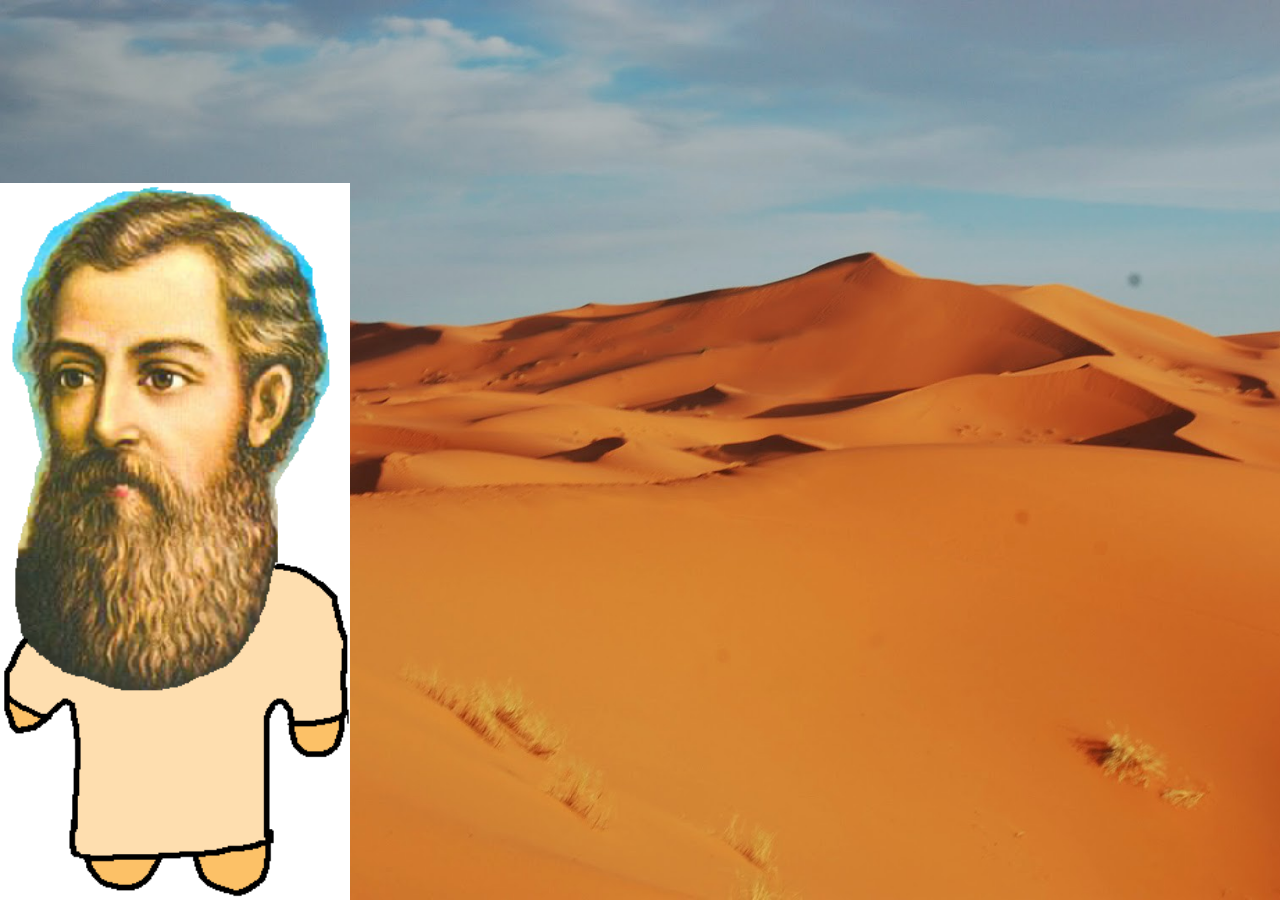
==== index.html @ 124b5a44 "first commit" ====
<!DOCTYPE html>
<html lang="en">

<head>
  <meta charset="UTF-8">
  <meta name="viewport" content="width=device-width, initial-scale=1.0">
  <link rel="stylesheet" href="style.css">
  <title>Dodge Paul</title>
</head>

<body>

  <!-- <header>
    <img class="life-counter"
    src="images/pixel-heart.png" 
    alt="pixel heart">
  </header> -->

  <img
    class="character"
    src="images/paulo.png" 
    alt="paul"
  >

  <!-- <div>
    <img class="rock"
    src="images/pedra.png" 
    alt="rock">
  </div> -->

  <script src="main.js"></script>

</body>

</html>
---- style.css ----
body, html{
  margin: 0; 
  padding: 0;
}

body{
  display: flex;
  width: 100%;
  height: 100vh;
  background-image: url('images/deserto.jpeg');
  background-repeat: no-repeat;
  background-size: cover;
  align-items: flex-end;
}


.character{
  width: 350px;
  position: absolute;
  left: 0;
}

.rock{
  width: 200px;
}

.life-counter{
  width: 200px;
}
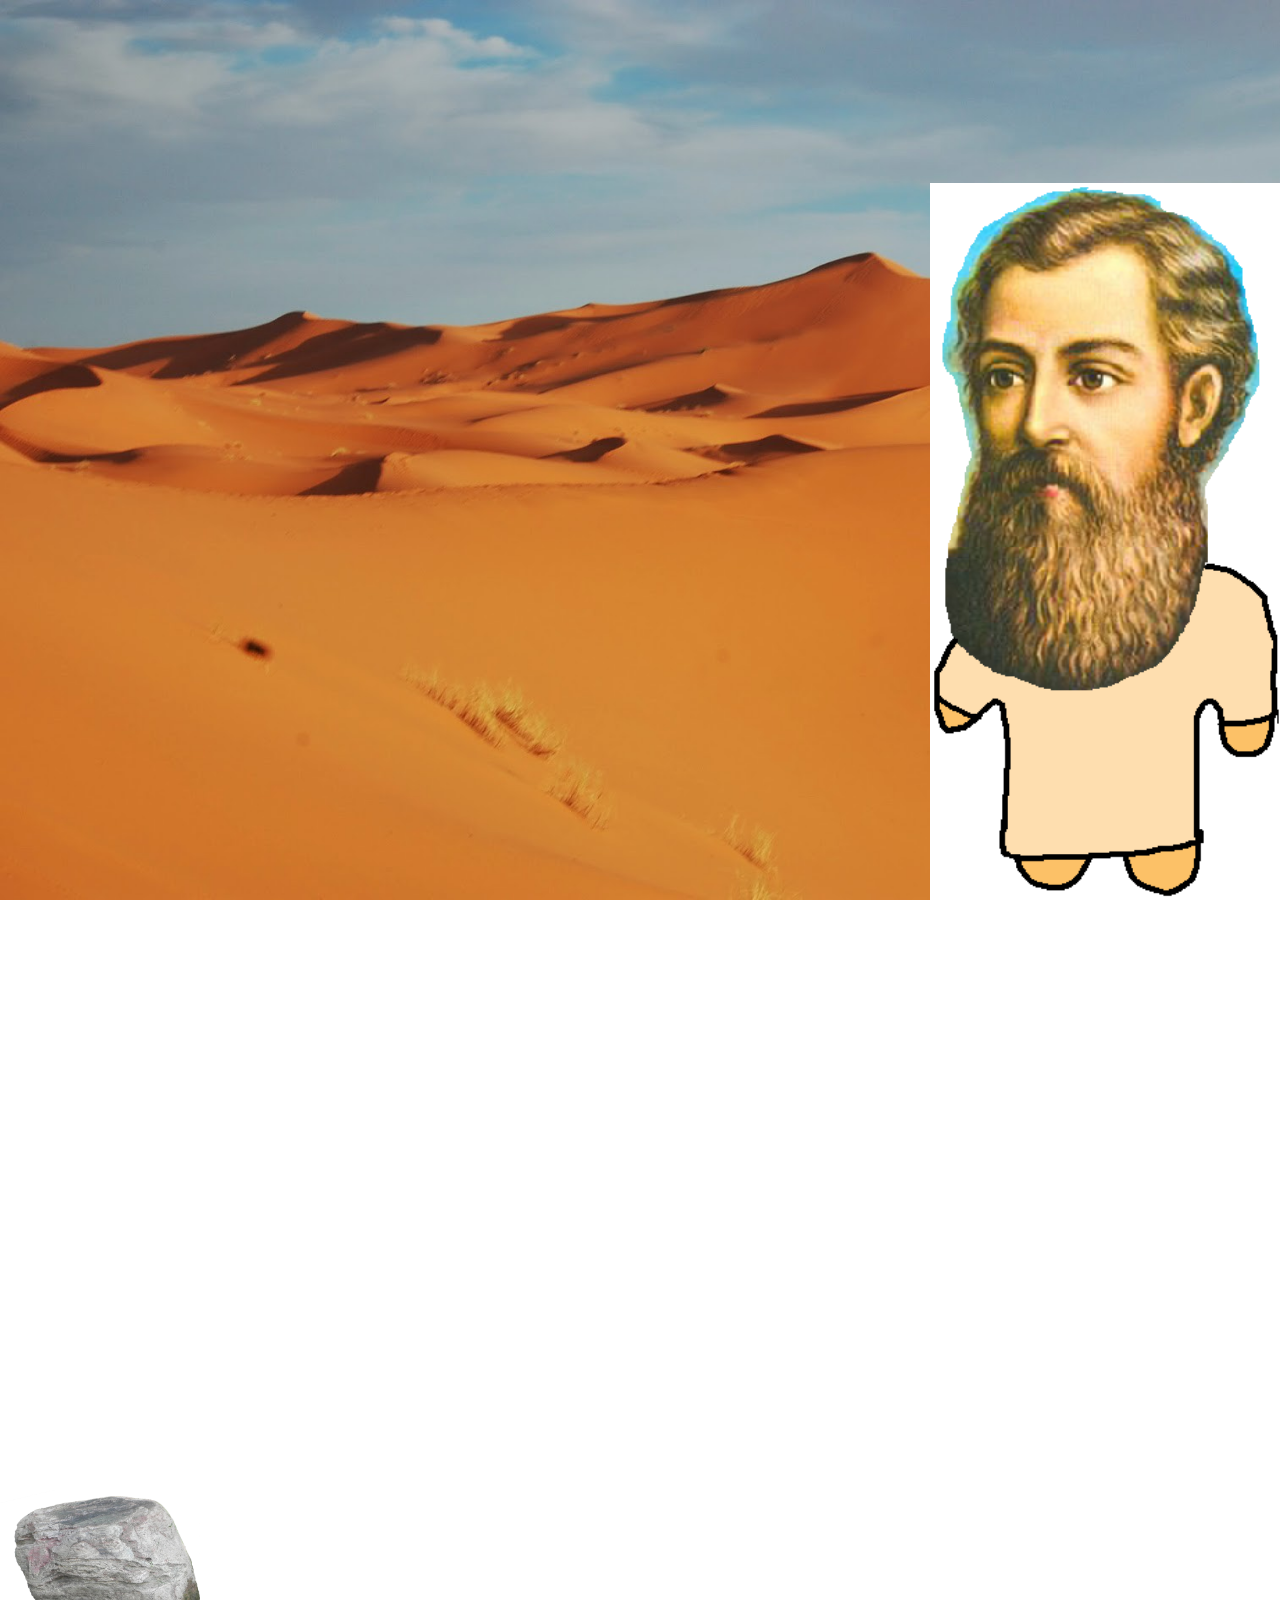
==== commit 345b0023: "colisão do personagem com as paredes" ====
--- a/index.html
+++ b/index.html
@@ -22,11 +22,9 @@
     alt="paul"
   >
 
-  <!-- <div>
-    <img class="rock"
-    src="images/pedra.png" 
-    alt="rock">
-  </div> -->
+  <img class="rock"
+  src="images/pedra.png" 
+  alt="rock">
 
   <script src="main.js"></script>
 
--- a/style.css
+++ b/style.css
@@ -1,9 +1,10 @@
-body, html{
+body, html {
   margin: 0; 
   padding: 0;
 }
 
-body{
+body {
+  overflow: hidden;
   display: flex;
   width: 100%;
   height: 100vh;
@@ -14,16 +15,18 @@
 }
 
 
-.character{
+.character {
   width: 350px;
   position: absolute;
   left: 0;
 }
 
-.rock{
+.rock {
   width: 200px;
+  position: absolute;
+  top: 0;
 }
 
-.life-counter{
+.life-counter {
   width: 200px;
 }
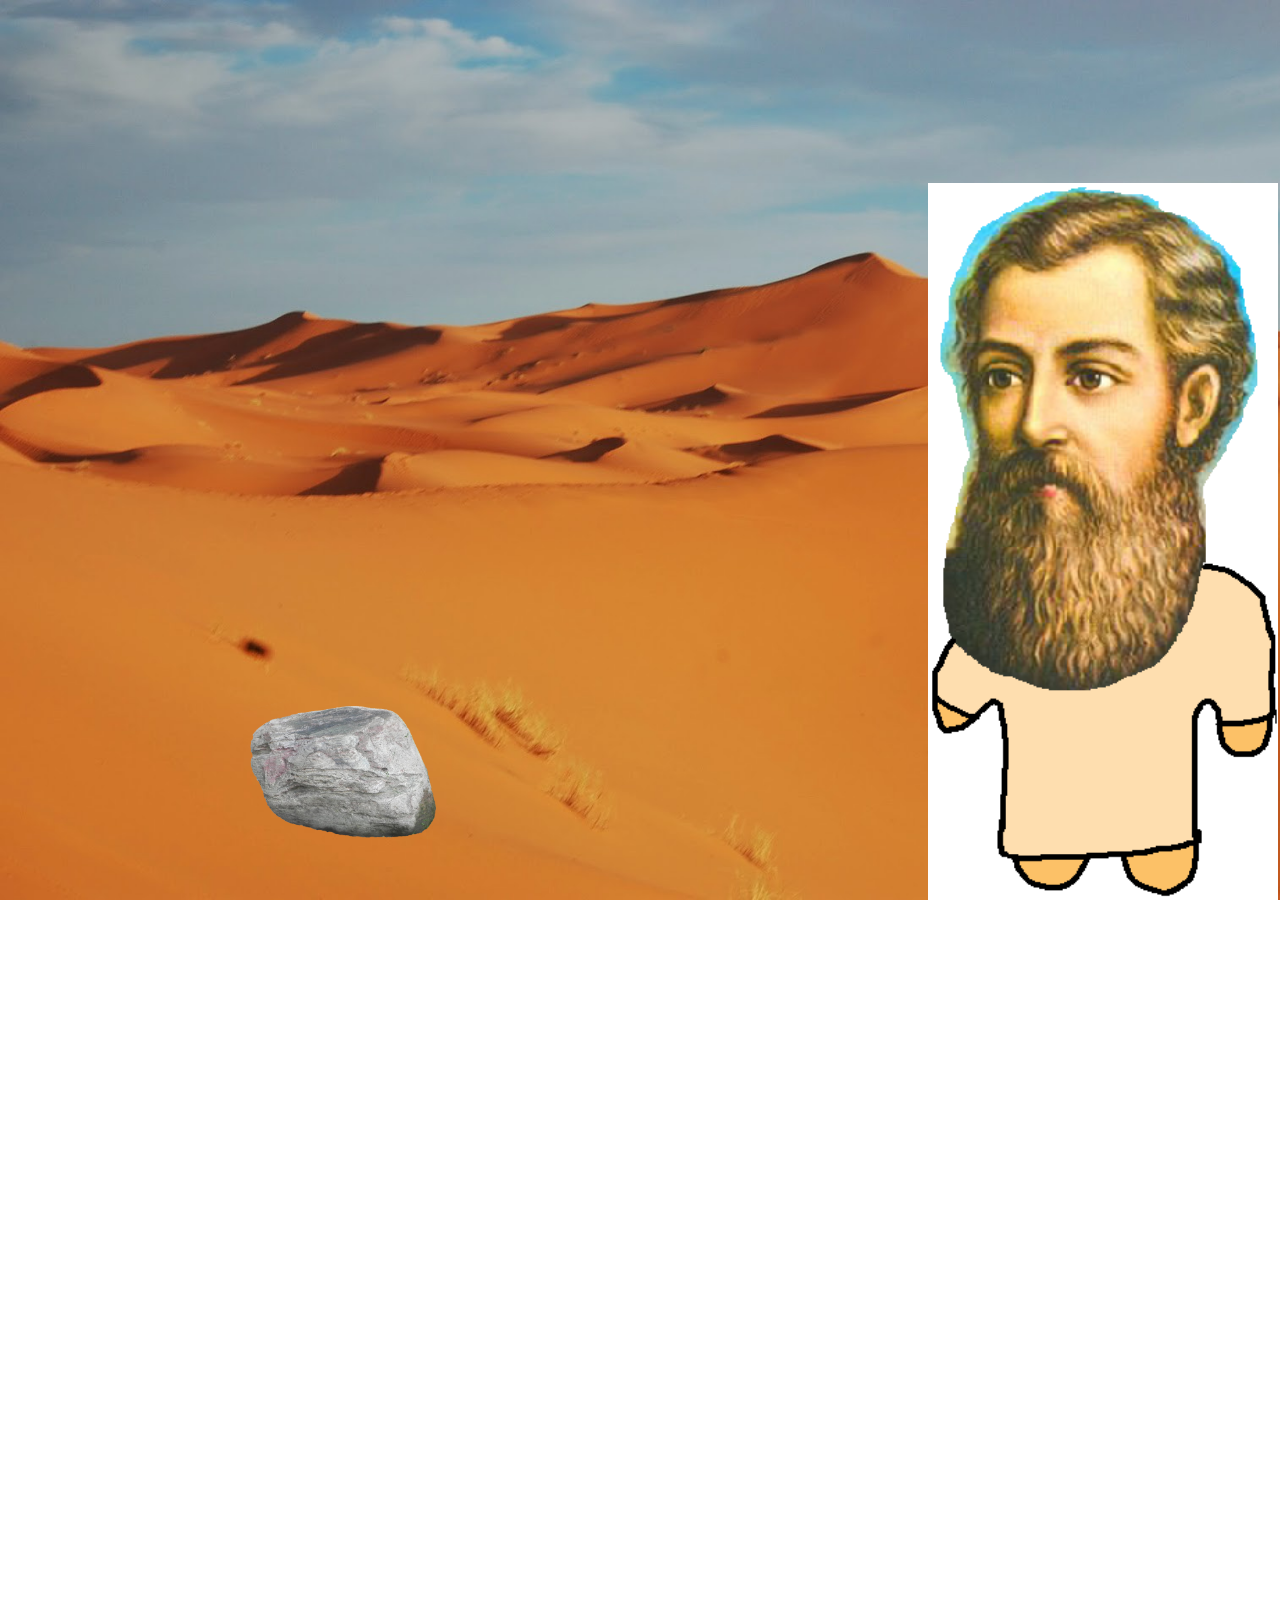
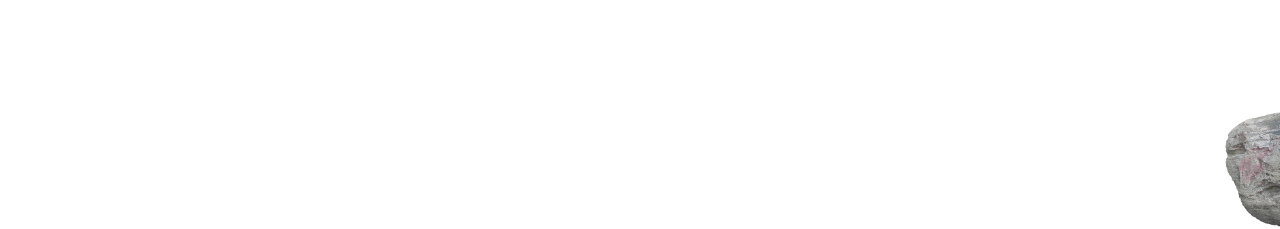
==== commit d2728512: "pedras aleatorias caindo" ====
--- a/index.html
+++ b/index.html
@@ -22,10 +22,6 @@
     alt="paul"
   >
 
-  <img class="rock"
-  src="images/pedra.png" 
-  alt="rock">
-
   <script src="main.js"></script>
 
 </body>
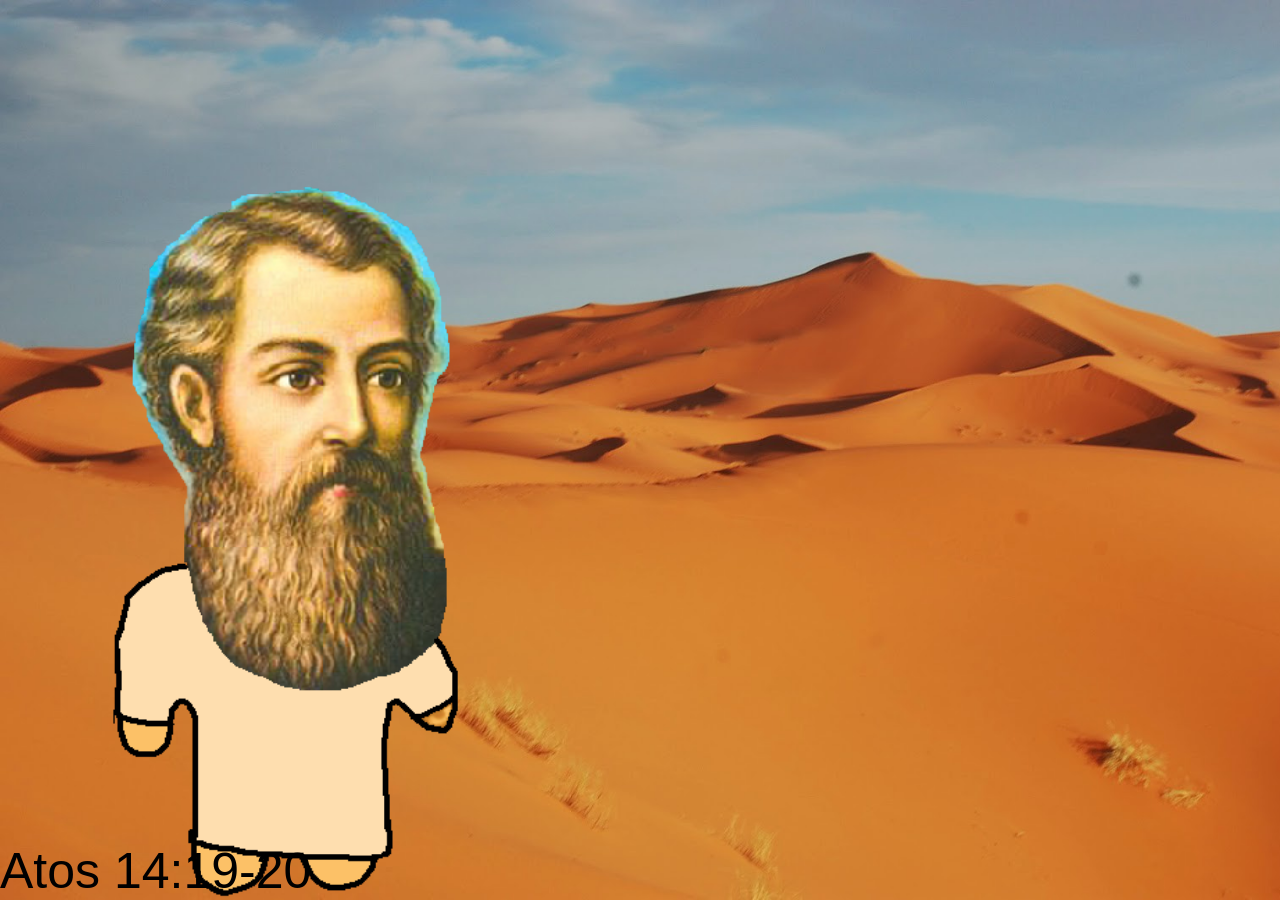
==== commit 2586e9ef: "add easter egg e tempo de partida" ====
--- a/index.html
+++ b/index.html
@@ -10,12 +10,6 @@
 
 <body>
 
-  <!-- <header>
-    <img class="life-counter"
-    src="images/pixel-heart.png" 
-    alt="pixel heart">
-  </header> -->
-
   <img
     class="character"
     src="images/paulo.png" 
@@ -24,6 +18,9 @@
 
   <script src="main.js"></script>
 
+<footer>
+  Atos 14:19-20
+</footer>
 </body>
 
 </html>
--- a/style.css
+++ b/style.css
@@ -19,6 +19,7 @@
   width: 350px;
   position: absolute;
   left: 0;
+  transform: scaleX(-1);
 }
 
 .rock {
@@ -29,4 +30,10 @@
 
 .life-counter {
   width: 200px;
+}
+
+footer {
+  font-family: -apple-system, BlinkMacSystemFont, 'Segoe UI', Roboto, Oxygen, Ubuntu, Cantarell, 'Open Sans', 'Helvetica Neue', sans-serif;
+  position: absolute;
+  font-size: 50px;
 }
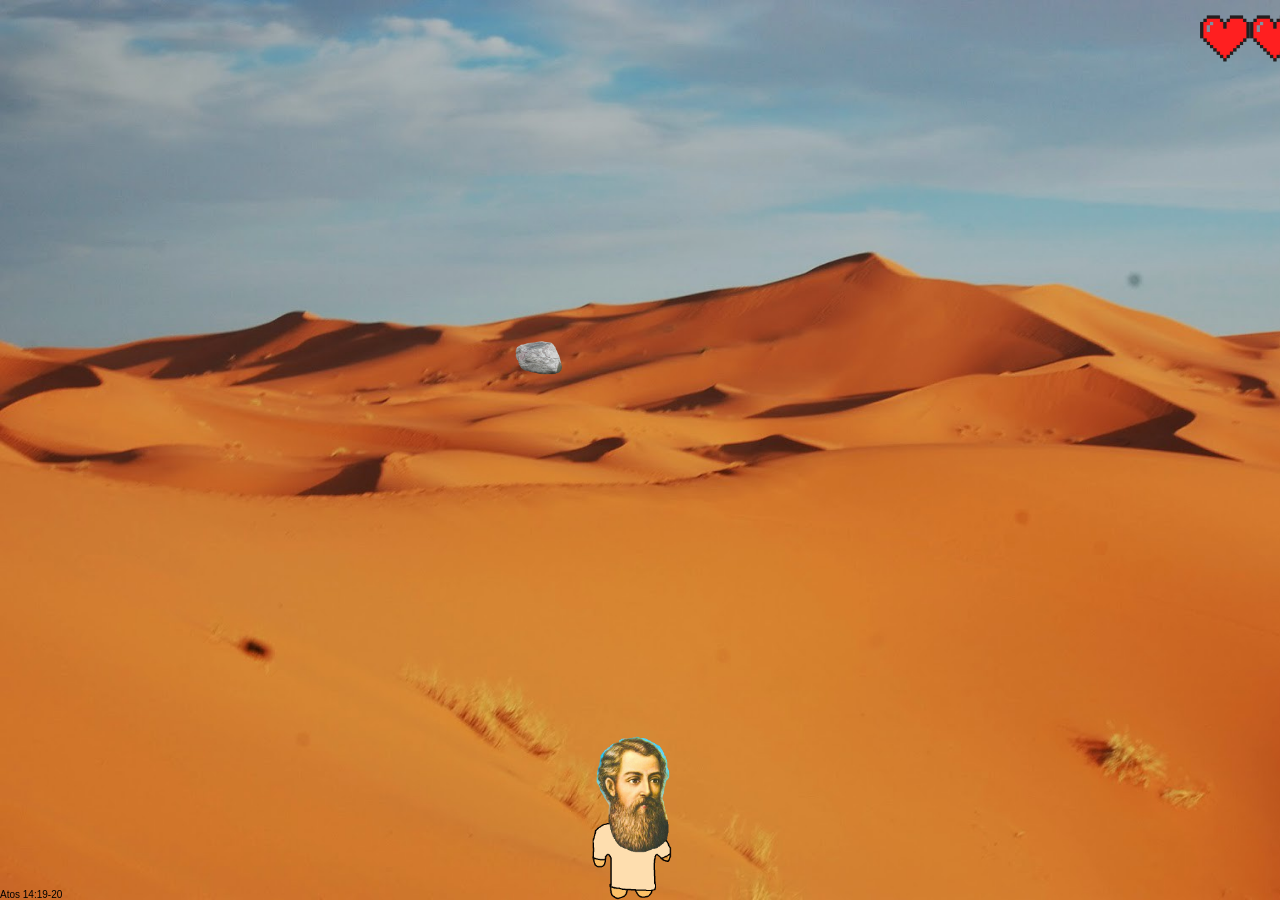
==== commit 9392260c: "adicionando vidas" ====
--- a/index.html
+++ b/index.html
@@ -16,6 +16,12 @@
     alt="paul"
   >
 
+  <div class="life">
+    <img class="life-image" src="images/pixel-heart.png" alt="life">
+    <img class="life-image" src="images/pixel-heart.png" alt="life">
+    <img class="life-image" src="images/pixel-heart.png" alt="life">
+  </div>
+
   <script src="main.js"></script>
 
 <footer>
--- a/style.css
+++ b/style.css
@@ -14,16 +14,27 @@
   align-items: flex-end;
 }
 
+.life{
+  display: flex;
+  position: absolute;
+  flex-direction: row;
+  top: 15px;
+  left: 1200px;
+}
+
+.life-image{
+  width: 50px;
+}
 
 .character {
-  width: 350px;
+  width: 80px;
   position: absolute;
   left: 0;
   transform: scaleX(-1);
 }
 
 .rock {
-  width: 200px;
+  width: 50px;
   position: absolute;
   top: 0;
 }
@@ -35,5 +46,5 @@
 footer {
   font-family: -apple-system, BlinkMacSystemFont, 'Segoe UI', Roboto, Oxygen, Ubuntu, Cantarell, 'Open Sans', 'Helvetica Neue', sans-serif;
   position: absolute;
-  font-size: 50px;
+  font-size: 10px;
 }
